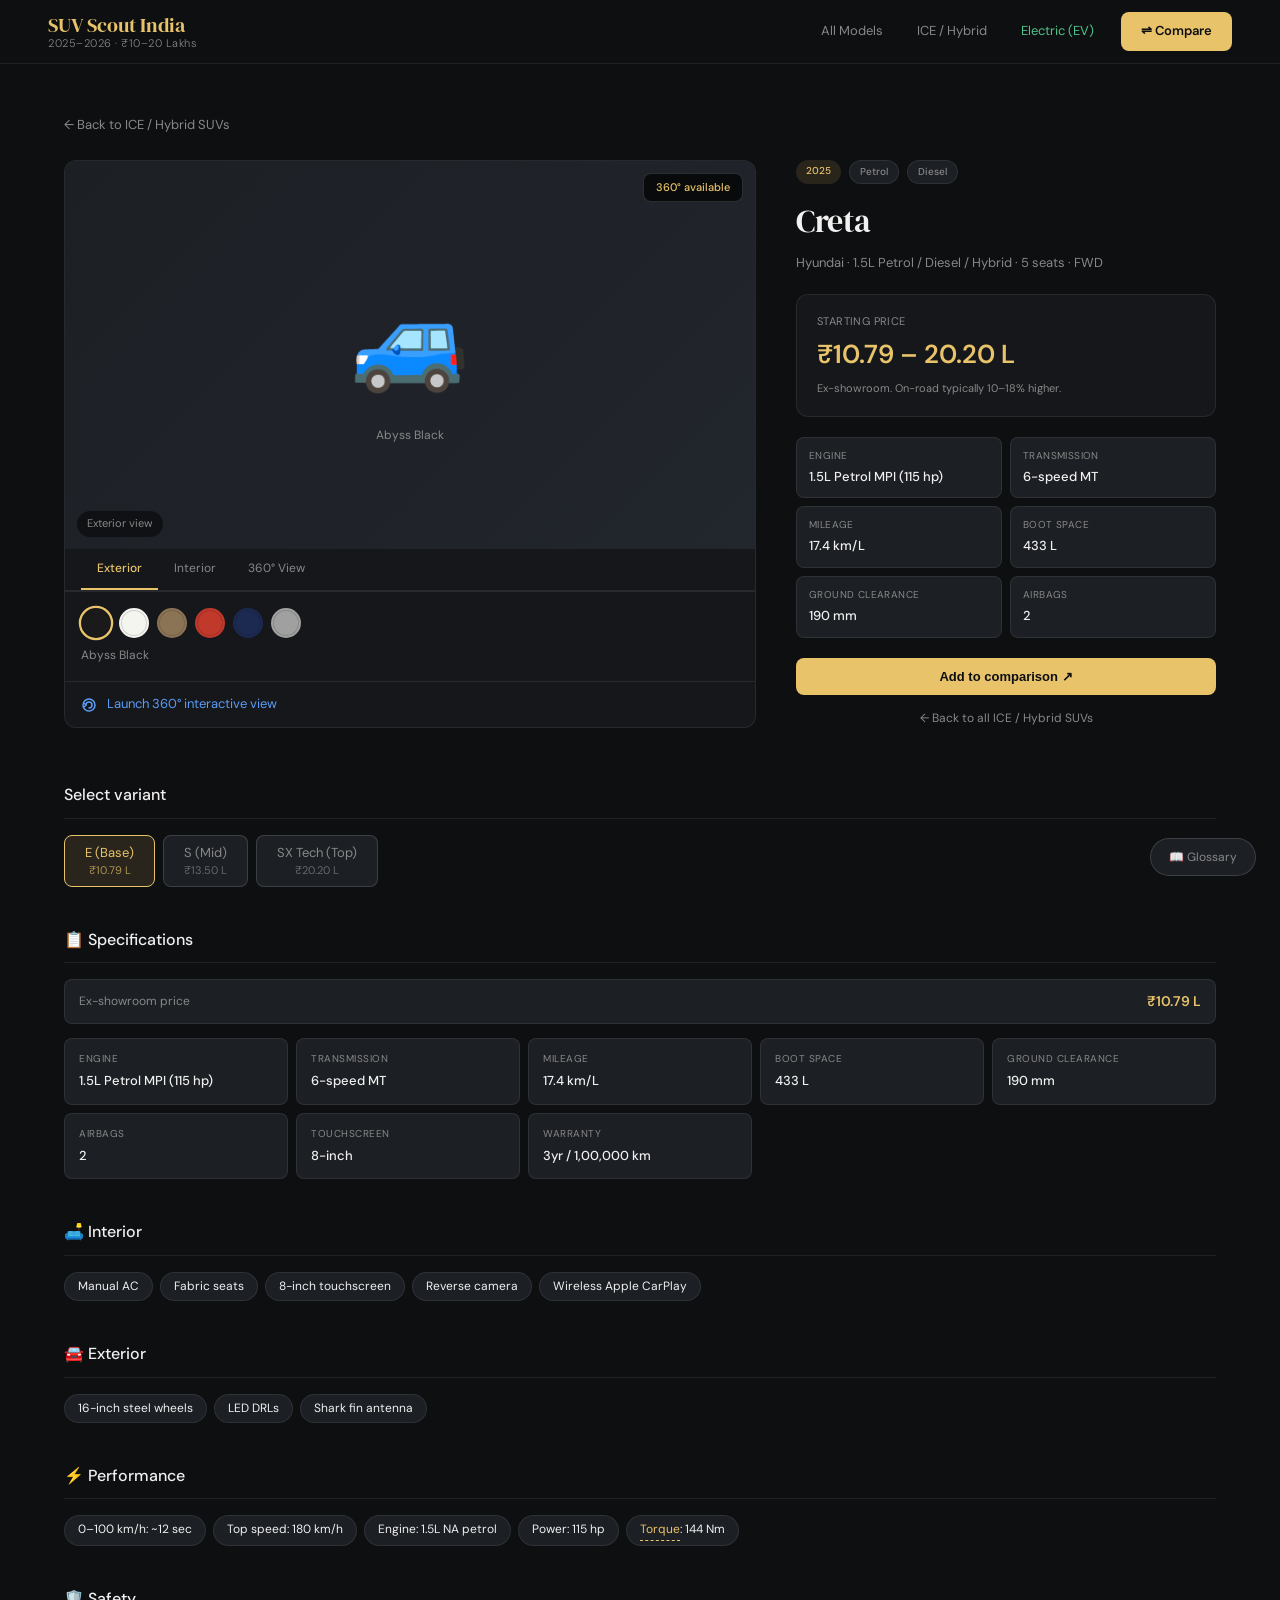
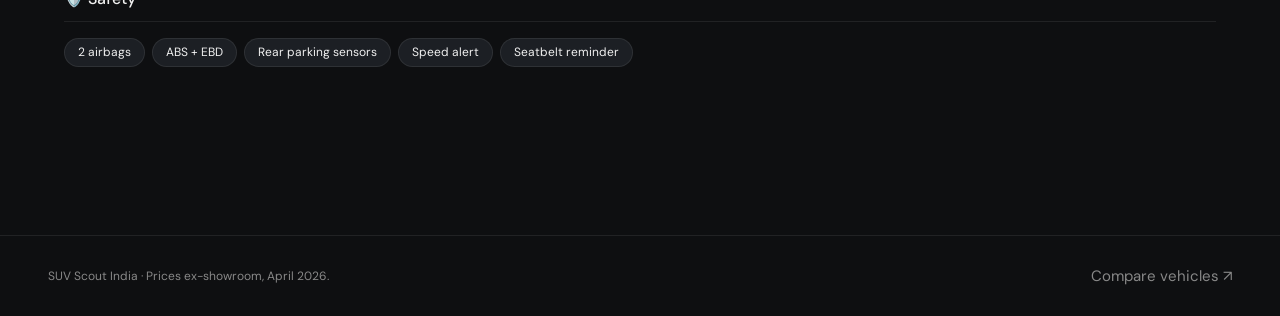
==== vehicle-hyundai-creta-2025.html @ fb06795a "Add SUV Scout India — compact SUV comparison site New pages: ICE/EV listings, comparison tool, Hyund" ====
<!DOCTYPE html>
<html lang="en">
<head>
<meta charset="UTF-8">
<meta name="viewport" content="width=device-width, initial-scale=1.0">
<title>Vehicle Detail | SUV Scout India</title>
<link rel="stylesheet" href="styles.css">
<style>
.gallery-main {
  width: 100%;
  aspect-ratio: 16/9;
  background: linear-gradient(135deg, var(--bg3) 0%, var(--bg4) 100%);
  display: flex;
  align-items: center;
  justify-content: center;
  position: relative;
  overflow: hidden;
}
.car-silhouette {
  width: 70%;
  height: auto;
  transition: filter 0.4s;
}
.view-label {
  position: absolute;
  bottom: 12px;
  left: 12px;
  font-size: 11px;
  color: var(--muted);
  background: rgba(0,0,0,0.5);
  padding: 4px 10px;
  border-radius: 20px;
}
.view-tabs {
  display: flex;
  border-bottom: 1px solid var(--border);
  padding: 0 16px;
}
.view-tab {
  padding: 10px 16px;
  font-size: 12px;
  color: var(--muted);
  cursor: pointer;
  border-bottom: 2px solid transparent;
  transition: all 0.15s;
  white-space: nowrap;
}
.view-tab.active { color: var(--accent); border-bottom-color: var(--accent); font-weight: 500; }
.color-section { padding: 16px; border-top: 1px solid var(--border); }
.color-row { display: flex; gap: 8px; flex-wrap: wrap; align-items: center; }
.color-dot {
  width: 30px;
  height: 30px;
  border-radius: 50%;
  border: 2px solid transparent;
  cursor: pointer;
  transition: all 0.15s;
  box-shadow: inset 0 0 0 1px rgba(0,0,0,0.15);
}
.color-dot.active { border-color: var(--accent); transform: scale(1.15); }
.color-dot-label {
  font-size: 12px;
  color: var(--muted);
  margin-top: 8px;
}
.view-360-strip {
  padding: 12px 16px;
  border-top: 1px solid var(--border);
  display: flex;
  align-items: center;
  gap: 10px;
  color: var(--info);
  font-size: 13px;
  cursor: pointer;
  transition: background 0.15s;
}
.view-360-strip:hover { background: var(--bg3); }
.rotation-viewer {
  display: none;
  padding: 20px 16px;
  border-top: 1px solid var(--border);
  text-align: center;
}
.rotation-viewer.open { display: block; }
.rotation-track {
  position: relative;
  height: 160px;
  background: var(--bg3);
  border-radius: var(--radius-sm);
  display: flex;
  align-items: center;
  justify-content: center;
  margin-bottom: 12px;
  overflow: hidden;
  cursor: grab;
  user-select: none;
}
.rotation-track:active { cursor: grabbing; }
.rotation-angle-label {
  position: absolute;
  top: 10px;
  right: 12px;
  font-size: 11px;
  color: var(--muted);
}
.rot-car {
  font-size: 72px;
  transition: transform 0.1s;
  pointer-events: none;
}
.rotation-hint { font-size: 11px; color: var(--muted); }
.range-bar-wrap { margin: 6px 0; }
.range-label { font-size: 11px; color: var(--muted); margin-bottom: 4px; display: flex; justify-content: space-between; }
.range-bar { height: 6px; background: var(--bg3); border-radius: 3px; overflow: hidden; }
.range-fill { height: 100%; border-radius: 3px; background: var(--ev); }

.full-spec-section { margin-bottom: 40px; }
.full-spec-section h3 {
  font-size: 16px;
  font-weight: 500;
  margin-bottom: 16px;
  padding-bottom: 10px;
  border-bottom: 1px solid var(--border);
  display: flex;
  align-items: center;
  gap: 8px;
}
.variant-selector-row {
  display: flex;
  gap: 8px;
  margin-bottom: 32px;
  flex-wrap: wrap;
}
.vs-btn {
  padding: 8px 20px;
  border-radius: var(--radius-sm);
  border: 1px solid var(--border2);
  background: var(--bg3);
  color: var(--muted);
  font-size: 13px;
  cursor: pointer;
  font-family: 'DM Sans', sans-serif;
  transition: all 0.15s;
}
.vs-btn.active { border-color: var(--accent); color: var(--accent); background: var(--accent-dim); }
.ev-detail .vs-btn.active { border-color: var(--ev); color: var(--ev); background: var(--ev-dim); }
</style>
</head>
<body>

<nav>
  <a class="nav-logo" href="index.html">SUV Scout India<small>2025–2026 · ₹10–20 Lakhs</small></a>
  <div class="nav-links">
    <a class="nav-link" href="index.html">All Models</a>
    <a class="nav-link" href="ice.html">ICE / Hybrid</a>
    <a class="nav-link ev" href="ev.html">Electric (EV)</a>
    <a class="nav-compare-btn" href="compare.html">⇌ Compare</a>
  </div>
</nav>

<main class="page-wrap" id="detail-root">
  <!-- Rendered by JS below -->
</main>

<div class="glossary-btn-wrap">
  <button class="glossary-btn" onclick="document.getElementById('gl-modal').classList.add('open')">📖 Glossary</button>
</div>
<div class="glossary-modal" id="gl-modal" onclick="if(event.target===this)this.classList.remove('open')">
  <div class="glossary-inner">
    <h3>Jargon Explained <button class="gl-close" onclick="document.getElementById('gl-modal').classList.remove('open')">✕</button></h3>
    <div id="gl-content"></div>
  </div>
</div>

<footer>
  <p>SUV Scout India · Prices ex-showroom, April 2026.</p>
  <a href="compare.html">Compare vehicles ↗</a>
</footer>

<script src="data.js"></script>
<script>
// Read car ID from URL: vehicle-{id}.html
const pageId = location.pathname.split('/').pop().replace('vehicle-','').replace('.html','');
const allCars = [...ICE_CARS, ...EV_CARS];
const car = allCars.find(c => c.id === pageId);

if (!car) {
  document.getElementById('detail-root').innerHTML = `
    <div style="text-align:center;padding:80px 20px;color:var(--muted)">
      <p style="font-size:48px;margin-bottom:12px">🚗</p>
      <p>Vehicle not found.</p>
      <a href="index.html" style="color:var(--accent)">← Back to all models</a>
    </div>`;
} else {
  const isEV = car.fuel.includes('electric');
  let curVariant = 0;
  let curColor = 0;
  let curView = 'exterior';
  let rotAngle = 0;

  function priceNum(str) {
    const m = str.match(/[\d.]+/);
    return m ? parseFloat(m[0]) : 0;
  }

  function renderDetail() {
    const v = car.variants[curVariant];
    const col = car.colors[curColor];
    document.title = `${car.brand} ${car.name} ${car.year} | SUV Scout India`;
    if (isEV) document.body.classList.add('ev-detail');

    const backHref = isEV ? 'ev.html' : 'ice.html';
    const backLabel = isEV ? '← Back to EV SUVs' : '← Back to ICE / Hybrid SUVs';

    const specEntries = Object.entries(v.specs);

    // Range bar for EV
    let rangeBar = '';
    if (isEV && v.specs.Range) {
      const km = parseInt(v.specs.Range) || 0;
      const pct = Math.min(100, Math.round(km / 600 * 100));
      rangeBar = `
        <div class="range-bar-wrap">
          <div class="range-label"><span>Certified range</span><span style="color:var(--ev);font-weight:500">${v.specs.Range}</span></div>
          <div class="range-bar"><div class="range-fill" style="width:${pct}%"></div></div>
        </div>`;
    }

    const colorDots = car.colors.map((c,i) =>
      `<span class="color-dot${i===curColor?' active':''}" style="background:${c.hex}" title="${c.name}" onclick="pickColor(${i})"></span>`
    ).join('');

    const variantBtns = car.variants.map((vv,i) =>
      `<button class="vs-btn${i===curVariant?' active':''}" onclick="pickVariant(${i})">${vv.name}<br><small style="font-size:11px;opacity:0.7">${vv.price}</small></button>`
    ).join('');

    // Car emoji for 360 view
    const carEmojis = ['🚗','🚙','🏎️','🚕'];
    const carEmoji = isEV ? '🔋' : '🚙';
    // Use a colored div as stand-in for real image
    const colorStyle = `filter: hue-rotate(${curColor * 60}deg) saturate(${isEV ? 1.4 : 1.2})`;

    document.getElementById('detail-root').innerHTML = `
      <a class="back-link" href="${backHref}">← Back to ${isEV ? 'EV' : 'ICE / Hybrid'} SUVs</a>

      <div class="vehicle-hero">
        <!-- Gallery -->
        <div class="vehicle-gallery">
          <div class="gallery-main" id="gallery-main">
            <div style="text-align:center">
              <div style="font-size:96px;${colorStyle};transition:filter 0.4s" id="car-emoji">🚙</div>
              <div style="font-size:12px;color:var(--muted);margin-top:8px">${col.name}</div>
            </div>
            <div class="view-label" id="view-label">${curView === 'exterior' ? 'Exterior view' : curView === 'interior' ? 'Interior view' : '360° view'}</div>
            ${isEV ? '<div class="view-360-badge" style="color:var(--ev)">⚡ Electric</div>' : '<div class="view-360-badge">360° available</div>'}
          </div>

          <div class="view-tabs">
            <div class="view-tab${curView==='exterior'?' active':''}" onclick="switchView('exterior')">Exterior</div>
            <div class="view-tab${curView==='interior'?' active':''}" onclick="switchView('interior')">Interior</div>
            <div class="view-tab${curView==='360'?' active':''}" onclick="switchView('360')">360° View</div>
          </div>

          <div class="color-section">
            <div class="color-row">${colorDots}</div>
            <div class="color-dot-label" id="color-label">${col.name}</div>
          </div>

          <div class="rotation-viewer${curView==='360'?' open':''}" id="rot-viewer">
            <div class="rotation-track" id="rot-track"
              onmousedown="startDrag(event)" ontouchstart="startDragTouch(event)">
              <div class="rot-car" id="rot-car" style="${colorStyle}">🚙</div>
              <div class="rotation-angle-label" id="rot-angle">0°</div>
            </div>
            <div class="rotation-hint">← Drag left/right to rotate →</div>
          </div>

          <div class="view-360-strip" onclick="switchView('360')">
            <svg width="16" height="16" viewBox="0 0 16 16" fill="none"><circle cx="8" cy="8" r="6" stroke="#5b9cf6" stroke-width="1.5"/><path d="M5 8c0-1.7 1.3-3 3-3s3 1.3 3 3-1.3 3-3 3" stroke="#5b9cf6" stroke-width="1.5" stroke-linecap="round"/><path d="M5 8l-1.5-1.5M5 8l-1.5 1.5" stroke="#5b9cf6" stroke-width="1.5" stroke-linecap="round"/></svg>
            Launch 360° interactive view
          </div>
        </div>

        <!-- Info panel -->
        <div class="vehicle-info-panel">
          <div class="veh-badge-row">
            <span class="veh-badge year">${car.year}</span>
            ${isEV ? '<span class="veh-badge ev">Electric</span>' : ''}
            ${car.fuel.map(f => `<span class="veh-badge fuel">${f.charAt(0).toUpperCase()+f.slice(1)}</span>`).join('')}
          </div>
          <div class="veh-title">${car.name}</div>
          <div class="veh-brand">${car.brand} · ${car.meta.join(' · ')}</div>

          <div class="price-card">
            <div class="range-lbl">Starting price</div>
            <div class="range-val${isEV?' ev':''}">${car.priceRange}</div>
            <div class="note">Ex-showroom. On-road typically 10–18% higher.</div>
            ${rangeBar}
          </div>

          <div class="quick-specs">
            ${specEntries.slice(0,6).map(([k,val])=>`<div class="qs-item"><div class="qs-k">${k}</div><div class="qs-v">${val}</div></div>`).join('')}
          </div>

          <button onclick="_selected.add('${car.id}');_updateCompareBar();alert('Added to comparison! Go to compare.html to view.')" style="width:100%;padding:11px;background:var(--${isEV?'ev':'accent'});color:#0e0f11;border:none;border-radius:var(--radius-sm);font-size:13px;font-weight:600;cursor:pointer;margin-bottom:8px">
            Add to comparison ↗
          </button>
          <a href="${isEV?'ev.html':'ice.html'}" style="display:block;text-align:center;font-size:12px;color:var(--muted);text-decoration:none;padding:6px">← Back to all ${isEV?'EV':'ICE / Hybrid'} SUVs</a>
        </div>
      </div>

      <!-- Variant selector -->
      <div class="full-spec-section">
        <h3>Select variant</h3>
        <div class="variant-selector-row">${variantBtns}</div>
      </div>

      <!-- Full specs by section -->
      ${renderFullSpecs(v, isEV)}
    `;

    setupDrag();
  }

  function renderFullSpecs(v, isEV) {
    const sections = [
      { title: '📋 Specifications', key: 'specs', type: 'grid' },
      { title: '🛋️ Interior', key: 'interior', type: 'tags' },
      { title: '🚘 Exterior', key: 'exterior', type: 'tags' },
      { title: '⚡ Performance', key: 'performance', type: 'tags' },
      { title: '🛡️ Safety', key: 'safety', type: 'tags' },
    ];
    return sections.map(s => {
      let content = '';
      if (s.type === 'grid') {
        content = `<div class="price-line"><span class="pl">Ex-showroom price</span><span class="pv${isEV?' ev':''}">${v.price}</span></div>
          <div class="spec-grid">${Object.entries(v.specs).map(([k,val])=>`<div class="spec-item"><div class="spec-k">${k}</div><div class="spec-v">${highlightJargon(String(val),isEV)}</div></div>`).join('')}</div>`;
      } else {
        const items = v[s.key] || [];
        content = `<div class="feature-list">${items.map(f=>`<span class="f-tag">${highlightJargon(f,isEV)}</span>`).join('')}</div>`;
      }
      return `<div class="full-spec-section"><h3>${s.title}</h3>${content}</div>`;
    }).join('');
  }

  function pickColor(idx) {
    curColor = idx;
    const col = car.colors[idx];
    document.querySelectorAll('.color-dot').forEach((d,i) => d.classList.toggle('active', i===idx));
    document.getElementById('color-label').textContent = col.name;
    const f = `filter: hue-rotate(${idx*60}deg) saturate(1.3)`;
    ['car-emoji','rot-car'].forEach(id => {
      const el = document.getElementById(id);
      if (el) el.style.filter = `hue-rotate(${idx*60}deg) saturate(1.3)`;
    });
  }

  function pickVariant(idx) {
    curVariant = idx;
    renderDetail();
  }

  function switchView(view) {
    curView = view;
    const tabs = document.querySelectorAll('.view-tab');
    tabs.forEach((t,i) => t.classList.toggle('active', ['exterior','interior','360'][i] === view));
    const rv = document.getElementById('rot-viewer');
    if (rv) rv.classList.toggle('open', view === '360');
    const lbl = document.getElementById('view-label');
    if (lbl) lbl.textContent = view === 'exterior' ? 'Exterior view' : view === 'interior' ? 'Interior view' : '360° interactive';
  }

  // 360 drag
  let isDragging = false, dragStartX = 0, startAngle = 0;
  function setupDrag() {
    const track = document.getElementById('rot-track');
    if (!track) return;
    document.addEventListener('mousemove', onDrag);
    document.addEventListener('mouseup', () => isDragging = false);
    document.addEventListener('touchmove', onDragTouch, { passive: false });
    document.addEventListener('touchend', () => isDragging = false);
  }
  window.startDrag = function(e) { isDragging = true; dragStartX = e.clientX; startAngle = rotAngle; };
  window.startDragTouch = function(e) { isDragging = true; dragStartX = e.touches[0].clientX; startAngle = rotAngle; };
  function onDrag(e) {
    if (!isDragging) return;
    const delta = e.clientX - dragStartX;
    rotAngle = (startAngle + Math.round(delta / 3)) % 360;
    if (rotAngle < 0) rotAngle += 360;
    updateRotation();
  }
  function onDragTouch(e) {
    if (!isDragging) return;
    e.preventDefault();
    const delta = e.touches[0].clientX - dragStartX;
    rotAngle = (startAngle + Math.round(delta / 3)) % 360;
    if (rotAngle < 0) rotAngle += 360;
    updateRotation();
  }
  function updateRotation() {
    const el = document.getElementById('rot-car');
    const lbl = document.getElementById('rot-angle');
    if (el) el.style.transform = `rotateY(${rotAngle}deg) scaleX(${rotAngle > 90 && rotAngle < 270 ? -1 : 1})`;
    if (lbl) lbl.textContent = rotAngle + '°';
  }

  window.pickColor = pickColor;
  window.pickVariant = pickVariant;
  window.switchView = switchView;

  renderDetail();
}

document.getElementById('gl-content').innerHTML = renderGlossary();
</script>
</body>
</html>
---- styles.css ----
/* ── SUV Scout India · Shared Styles ── */
@import url('https://fonts.googleapis.com/css2?family=DM+Sans:wght@300;400;500;600&family=DM+Serif+Display&display=swap');

:root {
  --bg: #0e0f11;
  --bg2: #15171a;
  --bg3: #1c1f24;
  --bg4: #22262d;
  --border: rgba(255,255,255,0.08);
  --border2: rgba(255,255,255,0.14);
  --text: #f0f0f0;
  --muted: #888;
  --accent: #e8c36a;
  --accent-dim: rgba(232,195,106,0.12);
  --ev: #4fc38a;
  --ev-dim: rgba(79,195,138,0.12);
  --info: #5b9cf6;
  --radius: 12px;
  --radius-sm: 8px;
}

* { margin: 0; padding: 0; box-sizing: border-box; }

body {
  font-family: 'DM Sans', sans-serif;
  background: var(--bg);
  color: var(--text);
  min-height: 100vh;
  font-size: 15px;
  line-height: 1.6;
}

/* ── NAV ── */
nav {
  border-bottom: 1px solid var(--border);
  padding: 0 48px;
  display: flex;
  align-items: center;
  justify-content: space-between;
  height: 64px;
  position: sticky;
  top: 0;
  background: var(--bg);
  z-index: 100;
}
.nav-logo {
  font-family: 'DM Serif Display', serif;
  font-size: 20px;
  color: var(--accent);
  text-decoration: none;
  display: flex;
  flex-direction: column;
  line-height: 1.2;
}
.nav-logo small {
  font-family: 'DM Sans', sans-serif;
  font-size: 11px;
  font-weight: 300;
  color: var(--muted);
  letter-spacing: 0.5px;
}
.nav-links {
  display: flex;
  gap: 4px;
  align-items: center;
}
.nav-link {
  text-decoration: none;
  color: var(--muted);
  font-size: 13px;
  padding: 8px 14px;
  border-radius: var(--radius-sm);
  transition: all 0.15s;
  border: 1px solid transparent;
}
.nav-link:hover { color: var(--text); background: var(--bg3); }
.nav-link.active { color: var(--accent); border-color: var(--border); background: var(--accent-dim); }
.nav-link.ev { color: var(--ev); }
.nav-link.ev.active { color: var(--ev); border-color: rgba(79,195,138,0.2); background: var(--ev-dim); }
.nav-compare-btn {
  background: var(--accent);
  color: #0e0f11;
  border: none;
  padding: 9px 20px;
  border-radius: var(--radius-sm);
  font-size: 13px;
  font-weight: 600;
  cursor: pointer;
  text-decoration: none;
  margin-left: 8px;
  transition: opacity 0.15s;
}
.nav-compare-btn:hover { opacity: 0.85; }

/* ── PAGE LAYOUT ── */
.page-wrap { max-width: 1200px; margin: 0 auto; padding: 48px 24px; }

.page-hero { margin-bottom: 48px; }
.page-hero h1 {
  font-family: 'DM Serif Display', serif;
  font-size: 40px;
  line-height: 1.15;
  letter-spacing: -1px;
  margin-bottom: 10px;
}
.page-hero h1 span { color: var(--accent); }
.page-hero h1 span.ev { color: var(--ev); }
.page-hero p { color: var(--muted); font-size: 14px; max-width: 540px; }

/* ── SECTION HEADER ── */
.section-hd {
  display: flex;
  align-items: center;
  gap: 12px;
  margin-bottom: 28px;
  padding-bottom: 14px;
  border-bottom: 1px solid var(--border);
}
.section-hd h2 {
  font-family: 'DM Serif Display', serif;
  font-size: 24px;
}
.section-hd .badge {
  font-size: 11px;
  padding: 3px 10px;
  border-radius: 20px;
  border: 1px solid var(--border);
  background: var(--bg3);
  color: var(--muted);
}

/* ── FILTER BAR ── */
.filter-bar {
  display: flex;
  gap: 8px;
  flex-wrap: wrap;
  align-items: center;
  margin-bottom: 36px;
}
.filter-label {
  font-size: 11px;
  color: var(--muted);
  text-transform: uppercase;
  letter-spacing: 0.6px;
}
.filter-btn {
  background: var(--bg3);
  border: 1px solid var(--border);
  color: var(--muted);
  padding: 6px 16px;
  border-radius: 20px;
  font-size: 12px;
  cursor: pointer;
  transition: all 0.15s;
  font-family: 'DM Sans', sans-serif;
}
.filter-btn:hover, .filter-btn.active {
  border-color: var(--accent);
  color: var(--accent);
  background: var(--accent-dim);
}
.ev-page .filter-btn:hover, .ev-page .filter-btn.active {
  border-color: var(--ev);
  color: var(--ev);
  background: var(--ev-dim);
}

/* ── BRAND GROUP ── */
.brand-group { margin-bottom: 44px; }
.brand-label {
  font-size: 10px;
  text-transform: uppercase;
  letter-spacing: 2px;
  color: var(--muted);
  margin-bottom: 10px;
  padding-left: 2px;
}

/* ── CAR CARD ── */
.car-card {
  background: var(--bg2);
  border: 1px solid var(--border);
  border-radius: var(--radius);
  margin-bottom: 10px;
  overflow: hidden;
  transition: border-color 0.2s;
}
.car-card:hover { border-color: var(--border2); }
.car-card.ev-card { border-color: rgba(79,195,138,0.2); }
.car-card.ev-card:hover { border-color: rgba(79,195,138,0.4); }
.car-card.selected { border-color: rgba(232,195,106,0.5); background: rgba(232,195,106,0.04); }
.car-card.ev-card.selected { border-color: rgba(79,195,138,0.6); background: rgba(79,195,138,0.04); }

.car-header {
  padding: 18px 22px;
  display: flex;
  align-items: center;
  gap: 14px;
  cursor: pointer;
  user-select: none;
}
.sel-box {
  width: 20px;
  height: 20px;
  border: 1.5px solid var(--border2);
  border-radius: 6px;
  display: flex;
  align-items: center;
  justify-content: center;
  flex-shrink: 0;
  transition: all 0.15s;
}
.sel-box.on { background: var(--accent); border-color: var(--accent); }
.ev-card .sel-box.on { background: var(--ev); border-color: var(--ev); }
.sel-box svg { display: none; }
.sel-box.on svg { display: block; }

.car-info { flex: 1; min-width: 0; }
.car-name {
  font-size: 15px;
  font-weight: 600;
  margin-bottom: 4px;
  display: flex;
  align-items: center;
  gap: 7px;
  flex-wrap: wrap;
}
.yr-badge {
  font-size: 10px;
  font-weight: 500;
  padding: 2px 8px;
  border-radius: 20px;
  background: var(--accent-dim);
  color: var(--accent);
}
.ev-badge {
  font-size: 10px;
  font-weight: 600;
  padding: 2px 8px;
  border-radius: 20px;
  background: var(--ev-dim);
  color: var(--ev);
}
.car-meta {
  font-size: 12px;
  color: var(--muted);
  display: flex;
  gap: 10px;
  flex-wrap: wrap;
}

.car-price { text-align: right; flex-shrink: 0; }
.car-price .lbl { font-size: 11px; color: var(--muted); }
.car-price .val { font-size: 16px; font-weight: 600; color: var(--accent); }
.ev-card .car-price .val { color: var(--ev); }

.car-links { display: flex; gap: 8px; flex-shrink: 0; margin-left: 4px; }
.detail-link {
  font-size: 12px;
  padding: 6px 14px;
  border-radius: var(--radius-sm);
  border: 1px solid var(--border2);
  color: var(--muted);
  text-decoration: none;
  transition: all 0.15s;
  white-space: nowrap;
}
.detail-link:hover { border-color: var(--accent); color: var(--accent); }
.ev-card .detail-link:hover { border-color: var(--ev); color: var(--ev); }

.expand-icon {
  font-size: 16px;
  color: var(--muted);
  flex-shrink: 0;
  transition: transform 0.25s;
}
.car-card.open .expand-icon { transform: rotate(180deg); }

/* ── CARD DETAILS ── */
.car-details { display: none; border-top: 1px solid var(--border); }
.car-card.open .car-details { display: block; }

.variant-tabs {
  display: flex;
  padding: 0 22px;
  border-bottom: 1px solid var(--border);
  overflow-x: auto;
  gap: 0;
}
.v-tab {
  padding: 11px 18px;
  font-size: 12px;
  color: var(--muted);
  cursor: pointer;
  border-bottom: 2px solid transparent;
  white-space: nowrap;
  transition: all 0.15s;
  margin-bottom: -1px;
}
.v-tab:hover { color: var(--text); }
.v-tab.active { color: var(--accent); border-bottom-color: var(--accent); font-weight: 500; }
.ev-card .v-tab.active { color: var(--ev); border-bottom-color: var(--ev); }

.spec-wrap { padding: 20px 22px; }
.spec-nav {
  display: flex;
  gap: 6px;
  flex-wrap: wrap;
  margin-bottom: 20px;
}
.sn-btn {
  background: var(--bg3);
  border: 1px solid var(--border);
  color: var(--muted);
  padding: 5px 13px;
  border-radius: 20px;
  font-size: 11px;
  cursor: pointer;
  transition: all 0.15s;
  font-family: 'DM Sans', sans-serif;
}
.sn-btn.active, .sn-btn:hover {
  border-color: var(--accent);
  color: var(--accent);
  background: var(--accent-dim);
}
.ev-card .sn-btn.active { border-color: var(--ev); color: var(--ev); background: var(--ev-dim); }

.spec-grid {
  display: grid;
  grid-template-columns: repeat(auto-fill, minmax(200px, 1fr));
  gap: 8px;
}
.spec-item {
  background: var(--bg3);
  border: 1px solid var(--border);
  border-radius: var(--radius-sm);
  padding: 12px 14px;
}
.spec-k {
  font-size: 10px;
  color: var(--muted);
  text-transform: uppercase;
  letter-spacing: 0.5px;
  margin-bottom: 4px;
}
.spec-v { font-size: 13px; font-weight: 500; }

.feature-list { display: flex; flex-wrap: wrap; gap: 7px; }
.f-tag {
  background: var(--bg3);
  border: 1px solid var(--border);
  border-radius: 20px;
  padding: 4px 13px;
  font-size: 12px;
  color: var(--text);
}
.price-line {
  display: flex;
  align-items: center;
  justify-content: space-between;
  padding: 10px 14px;
  background: var(--bg3);
  border-radius: var(--radius-sm);
  border: 1px solid var(--border);
  margin-bottom: 14px;
}
.price-line .pl { font-size: 12px; color: var(--muted); }
.price-line .pv { font-size: 14px; font-weight: 600; color: var(--accent); }
.ev-card .price-line .pv { color: var(--ev); }

/* ── GLOSSARY TOOLTIP ── */
.jargon {
  border-bottom: 1px dashed var(--accent);
  color: var(--accent);
  cursor: help;
  position: relative;
  display: inline-block;
}
.jargon.ev-jargon { border-bottom-color: var(--ev); color: var(--ev); }
.jargon-tip {
  display: none;
  position: absolute;
  bottom: calc(100% + 8px);
  left: 50%;
  transform: translateX(-50%);
  background: var(--bg4);
  border: 1px solid var(--border2);
  border-radius: var(--radius-sm);
  padding: 8px 12px;
  font-size: 12px;
  color: var(--text);
  white-space: nowrap;
  z-index: 50;
  max-width: 220px;
  white-space: normal;
  line-height: 1.5;
  pointer-events: none;
  box-shadow: 0 4px 20px rgba(0,0,0,0.5);
}
.jargon:hover .jargon-tip { display: block; }

/* ── COMPARE BAR ── */
.compare-sticky {
  position: sticky;
  bottom: 0;
  background: var(--bg2);
  border-top: 1px solid var(--border2);
  padding: 12px 48px;
  display: flex;
  align-items: center;
  gap: 12px;
  z-index: 90;
  display: none;
}
.compare-sticky.visible { display: flex; }
.cmp-label { font-size: 13px; color: var(--muted); flex: 1; }
.cmp-label strong { color: var(--accent); }
.cmp-clear { background: none; border: 1px solid var(--border2); color: var(--muted); padding: 8px 16px; border-radius: var(--radius-sm); font-size: 12px; cursor: pointer; }
.cmp-go { background: var(--accent); color: #0e0f11; border: none; padding: 9px 22px; border-radius: var(--radius-sm); font-size: 13px; font-weight: 600; cursor: pointer; text-decoration: none; }

/* ── VEHICLE DETAIL PAGE ── */
.vehicle-hero {
  display: grid;
  grid-template-columns: 1fr 420px;
  gap: 40px;
  margin-bottom: 48px;
  align-items: start;
}
.vehicle-gallery {
  background: var(--bg2);
  border: 1px solid var(--border);
  border-radius: var(--radius);
  overflow: hidden;
}
.main-img-wrap {
  width: 100%;
  aspect-ratio: 16/9;
  background: var(--bg3);
  display: flex;
  align-items: center;
  justify-content: center;
  position: relative;
  overflow: hidden;
}
.main-img-placeholder {
  text-align: center;
  color: var(--muted);
}
.main-img-placeholder .car-icon { font-size: 64px; margin-bottom: 8px; }
.main-img-placeholder p { font-size: 12px; }
.view-360-badge {
  position: absolute;
  top: 12px;
  right: 12px;
  background: rgba(0,0,0,0.7);
  border: 1px solid var(--border2);
  border-radius: var(--radius-sm);
  padding: 5px 12px;
  font-size: 11px;
  color: var(--accent);
  font-weight: 500;
}
.color-thumbs {
  display: flex;
  gap: 8px;
  padding: 14px 16px;
  border-top: 1px solid var(--border);
  flex-wrap: wrap;
}
.color-thumb {
  width: 28px;
  height: 28px;
  border-radius: 50%;
  border: 2px solid transparent;
  cursor: pointer;
  transition: all 0.15s;
}
.color-thumb.active, .color-thumb:hover { border-color: var(--accent); transform: scale(1.1); }
.color-name-label {
  padding: 0 16px 12px;
  font-size: 12px;
  color: var(--muted);
}
.view-360-btn {
  display: flex;
  align-items: center;
  gap: 8px;
  padding: 12px 16px;
  border-top: 1px solid var(--border);
  font-size: 13px;
  color: var(--info);
  cursor: pointer;
  transition: background 0.15s;
}
.view-360-btn:hover { background: var(--bg3); }
.view-360-btn svg { flex-shrink: 0; }

.vehicle-info-panel {
  position: sticky;
  top: 80px;
}
.veh-badge-row {
  display: flex;
  gap: 8px;
  margin-bottom: 12px;
  flex-wrap: wrap;
}
.veh-badge {
  font-size: 10px;
  padding: 3px 10px;
  border-radius: 20px;
  font-weight: 500;
}
.veh-badge.year { background: var(--accent-dim); color: var(--accent); }
.veh-badge.ev { background: var(--ev-dim); color: var(--ev); }
.veh-badge.fuel { background: var(--bg3); color: var(--muted); border: 1px solid var(--border); }
.veh-title {
  font-family: 'DM Serif Display', serif;
  font-size: 32px;
  letter-spacing: -0.5px;
  margin-bottom: 6px;
}
.veh-brand { font-size: 13px; color: var(--muted); margin-bottom: 20px; }
.price-card {
  background: var(--bg2);
  border: 1px solid var(--border);
  border-radius: var(--radius);
  padding: 18px 20px;
  margin-bottom: 20px;
}
.price-card .range-lbl { font-size: 11px; color: var(--muted); margin-bottom: 4px; text-transform: uppercase; letter-spacing: 0.4px; }
.price-card .range-val { font-size: 26px; font-weight: 600; color: var(--accent); }
.price-card .range-val.ev { color: var(--ev); }
.price-card .note { font-size: 11px; color: var(--muted); margin-top: 4px; }

.quick-specs {
  display: grid;
  grid-template-columns: 1fr 1fr;
  gap: 8px;
  margin-bottom: 20px;
}
.qs-item { background: var(--bg3); border: 1px solid var(--border); border-radius: var(--radius-sm); padding: 10px 12px; }
.qs-k { font-size: 10px; color: var(--muted); text-transform: uppercase; letter-spacing: 0.4px; margin-bottom: 3px; }
.qs-v { font-size: 13px; font-weight: 500; }
.back-link {
  display: inline-flex;
  align-items: center;
  gap: 6px;
  color: var(--muted);
  font-size: 13px;
  text-decoration: none;
  margin-bottom: 24px;
  transition: color 0.15s;
}
.back-link:hover { color: var(--text); }

/* ── COMPARE PAGE ── */
.compare-page .section-hd h2 { color: var(--accent); }
.compare-toolbar {
  display: flex;
  gap: 10px;
  align-items: center;
  margin-bottom: 32px;
  flex-wrap: wrap;
}
.compare-toolbar label { font-size: 12px; color: var(--muted); }
.compare-toolbar select, .compare-toolbar input[type=range] {
  background: var(--bg3);
  border: 1px solid var(--border2);
  color: var(--text);
  padding: 7px 12px;
  border-radius: var(--radius-sm);
  font-size: 12px;
  font-family: 'DM Sans', sans-serif;
  cursor: pointer;
}
.price-range-display { font-size: 13px; color: var(--accent); font-weight: 500; min-width: 80px; }
.add-car-btn {
  background: var(--bg3);
  border: 1px solid var(--border2);
  color: var(--text);
  padding: 8px 18px;
  border-radius: var(--radius-sm);
  font-size: 13px;
  cursor: pointer;
  margin-left: auto;
}
.add-car-btn:hover { border-color: var(--accent); color: var(--accent); }

.compare-table-outer { overflow-x: auto; margin-bottom: 40px; }
table.cmp-table {
  width: 100%;
  border-collapse: collapse;
  font-size: 13px;
  min-width: 600px;
}
.cmp-table thead tr { background: var(--bg3); }
.cmp-table th {
  padding: 12px 16px;
  text-align: left;
  border-bottom: 1px solid var(--border);
  color: var(--accent);
  font-weight: 500;
  white-space: nowrap;
}
.cmp-table th:first-child { color: var(--muted); font-weight: 400; font-size: 11px; text-transform: uppercase; letter-spacing: 0.4px; }
.cmp-table td {
  padding: 10px 16px;
  border-bottom: 1px solid var(--border);
  color: var(--text);
  vertical-align: top;
}
.cmp-table td:first-child { color: var(--muted); font-size: 11px; text-transform: uppercase; letter-spacing: 0.4px; }
.cmp-table tr:last-child td { border-bottom: none; }
.cmp-table tr:hover td { background: var(--bg3); }
.cmp-best { color: var(--ev); font-weight: 600; }
.remove-col-btn {
  background: none;
  border: none;
  color: var(--muted);
  cursor: pointer;
  font-size: 14px;
  margin-left: 8px;
  vertical-align: middle;
}
.remove-col-btn:hover { color: #e55; }

.empty-compare {
  text-align: center;
  padding: 80px 20px;
  color: var(--muted);
}
.empty-compare .icon { font-size: 48px; margin-bottom: 12px; }
.empty-compare p { margin-bottom: 20px; }
.go-browse {
  display: inline-block;
  padding: 10px 24px;
  background: var(--accent);
  color: #0e0f11;
  border-radius: var(--radius-sm);
  text-decoration: none;
  font-weight: 600;
  font-size: 13px;
}

/* ── GLOSSARY MODAL ── */
.glossary-btn-wrap { position: fixed; bottom: 24px; right: 24px; z-index: 80; }
.glossary-btn {
  background: var(--bg3);
  border: 1px solid var(--border2);
  color: var(--muted);
  padding: 10px 18px;
  border-radius: 20px;
  font-size: 12px;
  cursor: pointer;
  font-family: 'DM Sans', sans-serif;
  transition: all 0.15s;
}
.glossary-btn:hover { color: var(--accent); border-color: var(--accent); }
.glossary-modal {
  display: none;
  position: fixed;
  inset: 0;
  background: rgba(0,0,0,0.8);
  z-index: 200;
  align-items: flex-end;
  justify-content: center;
  padding: 20px;
}
.glossary-modal.open { display: flex; }
.glossary-inner {
  background: var(--bg2);
  border: 1px solid var(--border2);
  border-radius: var(--radius);
  width: 100%;
  max-width: 640px;
  max-height: 70vh;
  overflow-y: auto;
  padding: 28px;
}
.glossary-inner h3 {
  font-family: 'DM Serif Display', serif;
  font-size: 20px;
  margin-bottom: 20px;
  display: flex;
  justify-content: space-between;
  align-items: center;
}
.gl-close { background: none; border: none; color: var(--muted); cursor: pointer; font-size: 18px; }
.gl-item { margin-bottom: 16px; padding-bottom: 16px; border-bottom: 1px solid var(--border); }
.gl-item:last-child { border-bottom: none; margin-bottom: 0; }
.gl-term { font-size: 13px; font-weight: 600; color: var(--accent); margin-bottom: 4px; }
.gl-def { font-size: 13px; color: var(--muted); line-height: 1.6; }

/* ── MISC ── */
footer {
  border-top: 1px solid var(--border);
  padding: 28px 48px;
  display: flex;
  align-items: center;
  justify-content: space-between;
  margin-top: 80px;
}
footer p { font-size: 12px; color: var(--muted); }
footer a { color: var(--muted); text-decoration: none; }
footer a:hover { color: var(--accent); }

@media (max-width: 768px) {
  nav { padding: 0 16px; }
  .page-wrap { padding: 32px 16px; }
  .page-hero h1 { font-size: 28px; }
  .vehicle-hero { grid-template-columns: 1fr; }
  .vehicle-info-panel { position: static; }
  footer { padding: 24px 16px; flex-direction: column; gap: 8px; }
}
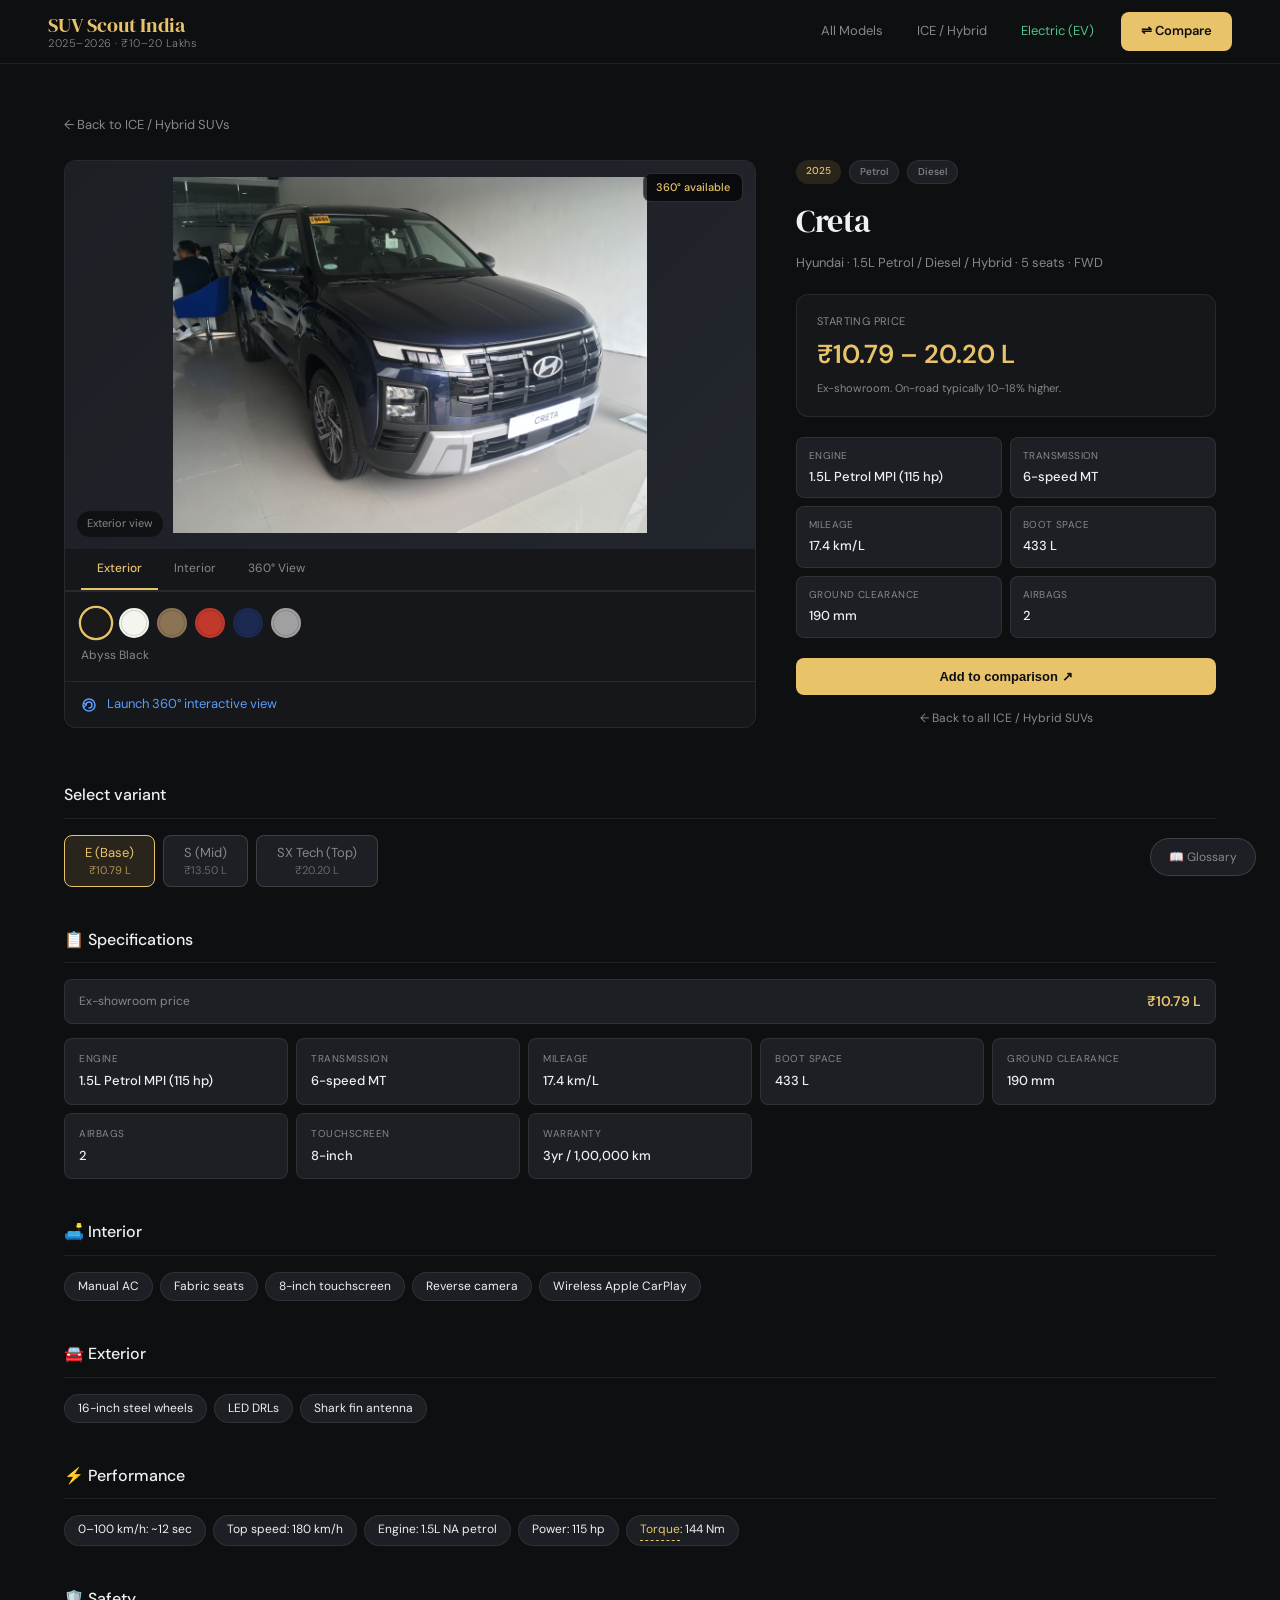
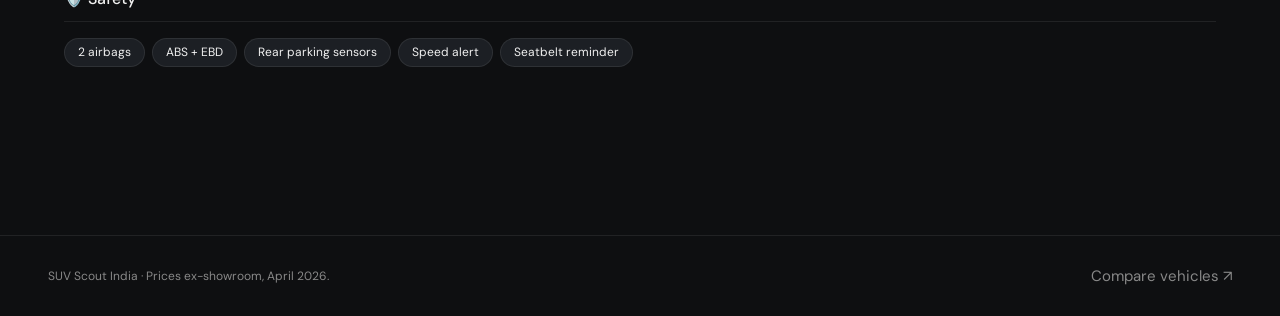
==== commit 2c6702f1: "Add real vehicle images and individual detail pages for all 17 SUVs Downloaded CC-licensed photos fr" ====
--- a/vehicle-hyundai-creta-2025.html
+++ b/vehicle-hyundai-creta-2025.html
@@ -247,7 +247,10 @@
         <!-- Gallery -->
         <div class="vehicle-gallery">
           <div class="gallery-main" id="gallery-main">
-            <div style="text-align:center">
+            ${car.image
+              ? `<img src="${car.image}" alt="${car.brand} ${car.name} ${car.year}" id="car-img" style="width:100%;height:100%;object-fit:contain;padding:16px" onerror="this.style.display='none';document.getElementById('car-emoji-fb').style.display='flex'">`
+              : ''}
+            <div id="car-emoji-fb" style="display:${car.image ? 'none' : 'flex'};align-items:center;justify-content:center;flex-direction:column;height:100%">
               <div style="font-size:96px;${colorStyle};transition:filter 0.4s" id="car-emoji">🚙</div>
               <div style="font-size:12px;color:var(--muted);margin-top:8px">${col.name}</div>
             </div>
@@ -348,11 +351,13 @@
     const col = car.colors[idx];
     document.querySelectorAll('.color-dot').forEach((d,i) => d.classList.toggle('active', i===idx));
     document.getElementById('color-label').textContent = col.name;
-    const f = `filter: hue-rotate(${idx*60}deg) saturate(1.3)`;
-    ['car-emoji','rot-car'].forEach(id => {
-      const el = document.getElementById(id);
-      if (el) el.style.filter = `hue-rotate(${idx*60}deg) saturate(1.3)`;
-    });
+    const f = `hue-rotate(${idx*60}deg) saturate(1.3)`;
+    const rotCar = document.getElementById('rot-car');
+    if (rotCar) rotCar.style.filter = f;
+    if (!car.image) {
+      const em = document.getElementById('car-emoji');
+      if (em) em.style.filter = f;
+    }
   }
 
   function pickVariant(idx) {
